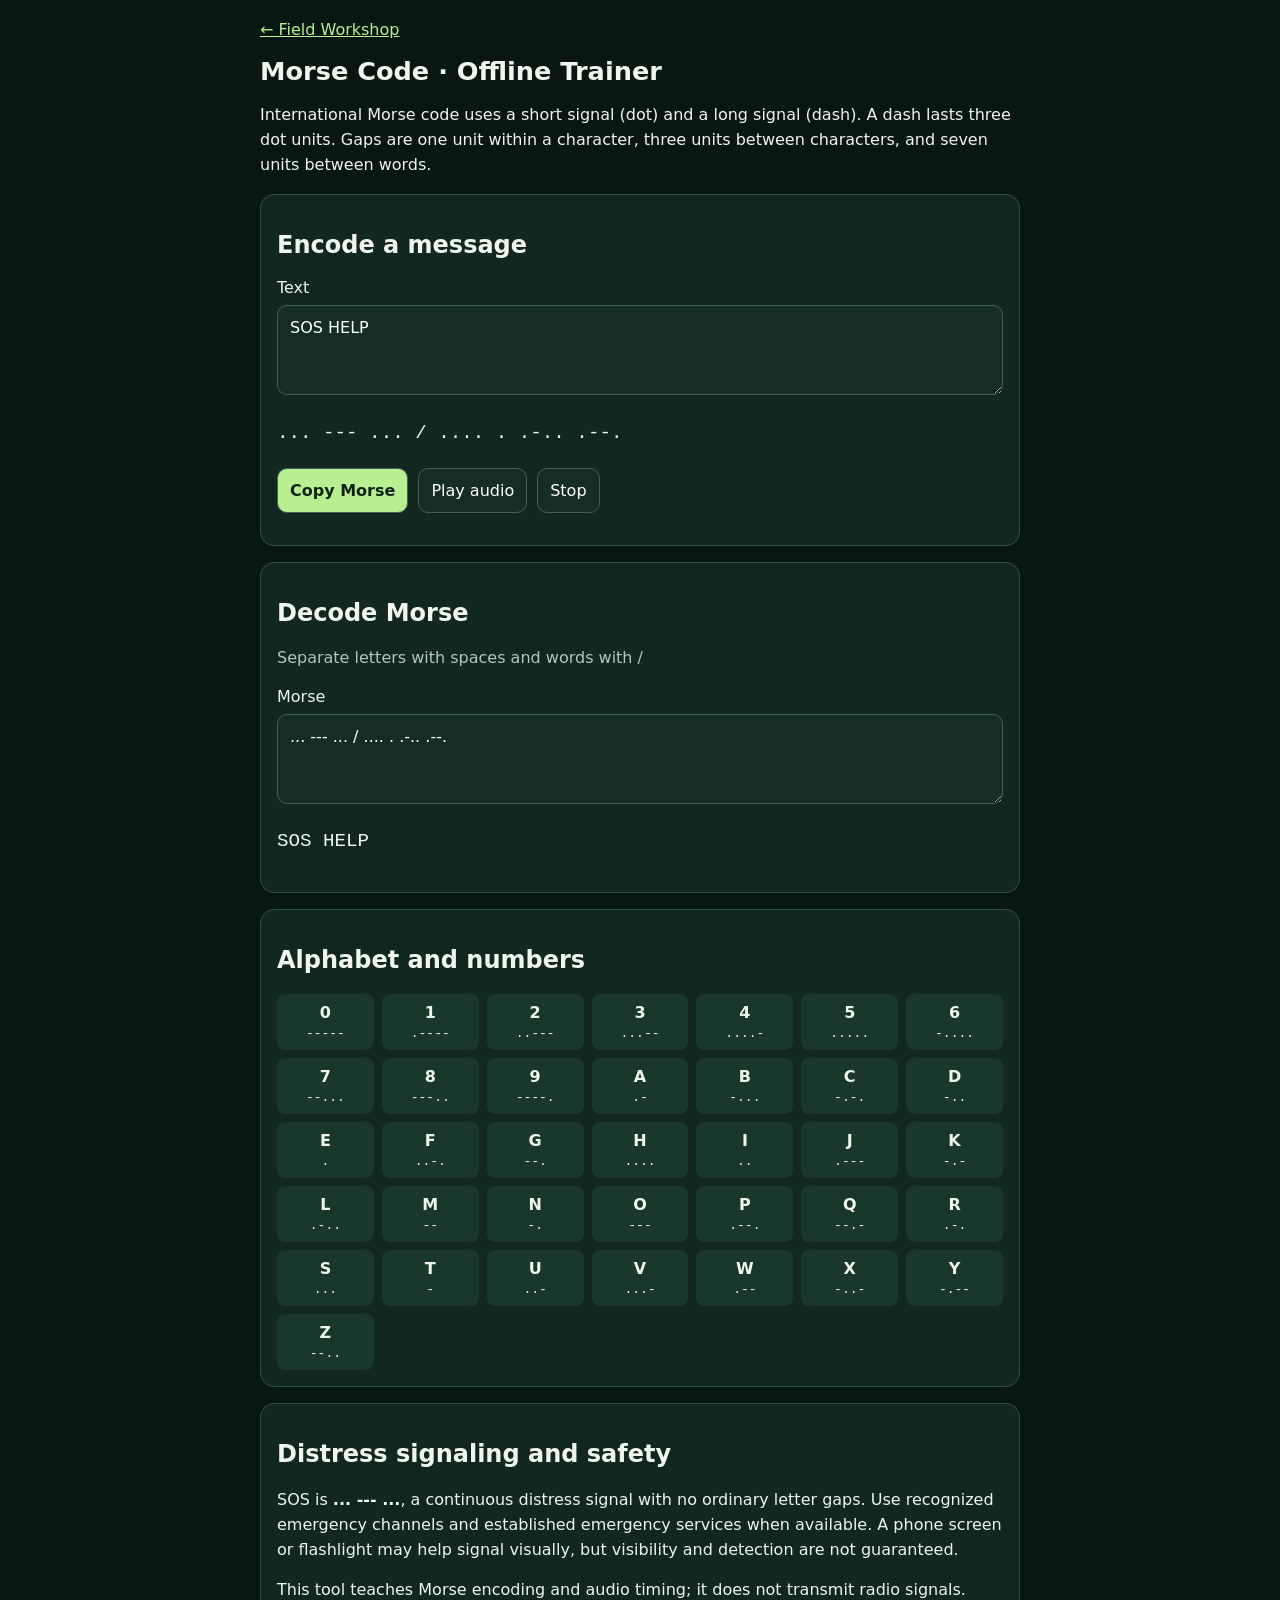
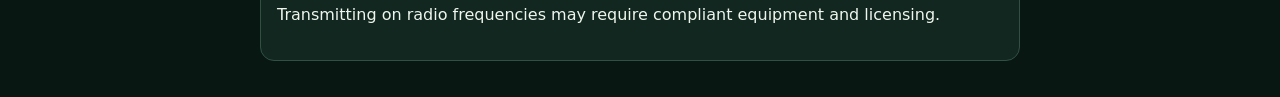
==== morse.html @ 004dbc96 "Add offline Morse code encoder, decoder and audio trainer" ====
<!doctype html>
<html lang="en"><head><meta charset="utf-8"><meta name="viewport" content="width=device-width,initial-scale=1"><meta name="theme-color" content="#102923"><title>D.I.S.M.I.S. Morse Trainer</title><style>
:root{color-scheme:dark;font-family:system-ui,sans-serif}*{box-sizing:border-box}body{margin:0;background:#091713;color:#eef6ed}main{max-width:800px;margin:auto;padding:20px}h1{font-size:1.6rem}p{line-height:1.55}textarea,button,input{font:inherit;background:#162d26;color:#fff;border:1px solid #426253;border-radius:10px;padding:12px}textarea{width:100%;min-height:90px}button{cursor:pointer}button:focus-visible,textarea:focus-visible,input:focus-visible{outline:3px solid #b8ef91}.card{background:#112720;border:1px solid #315044;border-radius:14px;padding:16px;margin:16px 0}.output{font-family:ui-monospace,monospace;white-space:pre-wrap;overflow-wrap:anywhere;font-size:1.2rem}.grid{display:grid;grid-template-columns:repeat(auto-fit,minmax(92px,1fr));gap:8px}.cell{background:#1a372c;border-radius:8px;padding:9px;text-align:center}.cell code{display:block;margin-top:4px}.row{display:flex;gap:10px;flex-wrap:wrap}.muted{color:#b3c7ba}.primary{background:#b8ef91;color:#102318;font-weight:700}label{display:block;margin-bottom:8px}a{color:#b8ef91}</style></head><body><main><a href="./">← Field Workshop</a><h1>Morse Code · Offline Trainer</h1><p>International Morse code uses a short signal (dot) and a long signal (dash). A dash lasts three dot units. Gaps are one unit within a character, three units between characters, and seven units between words.</p>
<section class="card"><h2>Encode a message</h2><label for="plain">Text</label><textarea id="plain">SOS HELP</textarea><p id="encoded" class="output" aria-live="polite"></p><div class="row"><button id="copy" class="primary">Copy Morse</button><button id="sound">Play audio</button><button id="stop">Stop</button></div><p id="status" class="muted" role="status"></p></section>
<section class="card"><h2>Decode Morse</h2><p class="muted">Separate letters with spaces and words with /</p><label for="coded">Morse</label><textarea id="coded">... --- ... / .... . .-.. .--.</textarea><p id="decoded" class="output" aria-live="polite"></p></section>
<section class="card"><h2>Alphabet and numbers</h2><div id="alphabet" class="grid"></div></section>
<section class="card"><h2>Distress signaling and safety</h2><p>SOS is <strong>... --- ...</strong>, a continuous distress signal with no ordinary letter gaps. Use recognized emergency channels and established emergency services when available. A phone screen or flashlight may help signal visually, but visibility and detection are not guaranteed.</p><p>This tool teaches Morse encoding and audio timing; it does not transmit radio signals. Transmitting on radio frequencies may require compliant equipment and licensing.</p></section>
</main><script>
const alphabet={A:'.-',B:'-...',C:'-.-.',D:'-..',E:'.',F:'..-.',G:'--.',H:'....',I:'..',J:'.---',K:'-.-',L:'.-..',M:'--',N:'-.',O:'---',P:'.--.',Q:'--.-',R:'.-.',S:'...',T:'-',U:'..-',V:'...-',W:'.--',X:'-..-',Y:'-.--',Z:'--..',0:'-----',1:'.----',2:'..---',3:'...--',4:'....-',5:'.....',6:'-....',7:'--...',8:'---..',9:'----.', '.':'.-.-.-',',':'--..--','?':'..--..','/':'-..-.','=':'-...-'};
const reverse=Object.fromEntries(Object.entries(alphabet).map(([a,b])=>[b,a]));const $=id=>document.getElementById(id);let ctx=null,playing=false;
function encode(s){return s.toUpperCase().trim().split(/\s+/).map(word=>Array.from(word).map(c=>alphabet[c]||'').filter(Boolean).join(' ')).join(' / ')}
function decode(s){return s.trim().split(/\s*\/\s*/).map(w=>w.trim().split(/\s+/).map(x=>reverse[x]||'?').join('')).join(' ')}
function refresh(){$('encoded').textContent=encode($('plain').value)||'—';$('decoded').textContent=decode($('coded').value)||'—'}
$('plain').addEventListener('input',refresh);$('coded').addEventListener('input',refresh);$('alphabet').innerHTML=Object.entries(alphabet).filter(([x])=>/^[A-Z0-9]$/.test(x)).map(([x,v])=>'<div class="cell"><strong>'+x+'</strong><code>'+v+'</code></div>').join('');refresh();
$('copy').onclick=async()=>{try{await navigator.clipboard.writeText(encode($('plain').value));$('status').textContent='Copied'}catch{$('status').textContent='Copy unavailable; select the output manually'}};
$('stop').onclick=()=>{playing=false;if(ctx){ctx.close().catch(()=>{});ctx=null}$('status').textContent='Stopped'};
$('sound').onclick=async()=>{if(playing)return;const AC=window.AudioContext||window.webkitAudioContext;if(!AC){$('status').textContent='Audio unsupported in this browser';return}ctx=new AC();await ctx.resume();playing=true;let t=ctx.currentTime+.08,unit=.11;const words=encode($('plain').value).split(' / ');for(let wi=0;wi<words.length;wi++){const letters=words[wi].split(' ');for(let li=0;li<letters.length;li++){for(let i=0;i<letters[li].length;i++){const dur=letters[li][i]==='-'?3*unit:unit;const osc=ctx.createOscillator(),gain=ctx.createGain();osc.frequency.value=650;gain.gain.value=.12;osc.connect(gain).connect(ctx.destination);osc.start(t);osc.stop(t+dur);t+=dur;if(i<letters[li].length-1)t+=unit}if(li<letters.length-1)t+=3*unit}if(wi<words.length-1)t+=7*unit}const active=ctx;const duration=Math.max(0,(t-ctx.currentTime)*1000);$('status').textContent='Playing Morse audio';setTimeout(()=>{if(ctx===active){playing=false;ctx.close().catch(()=>{});ctx=null;$('status').textContent='Playback finished'}},duration+100)};
</script></body></html>
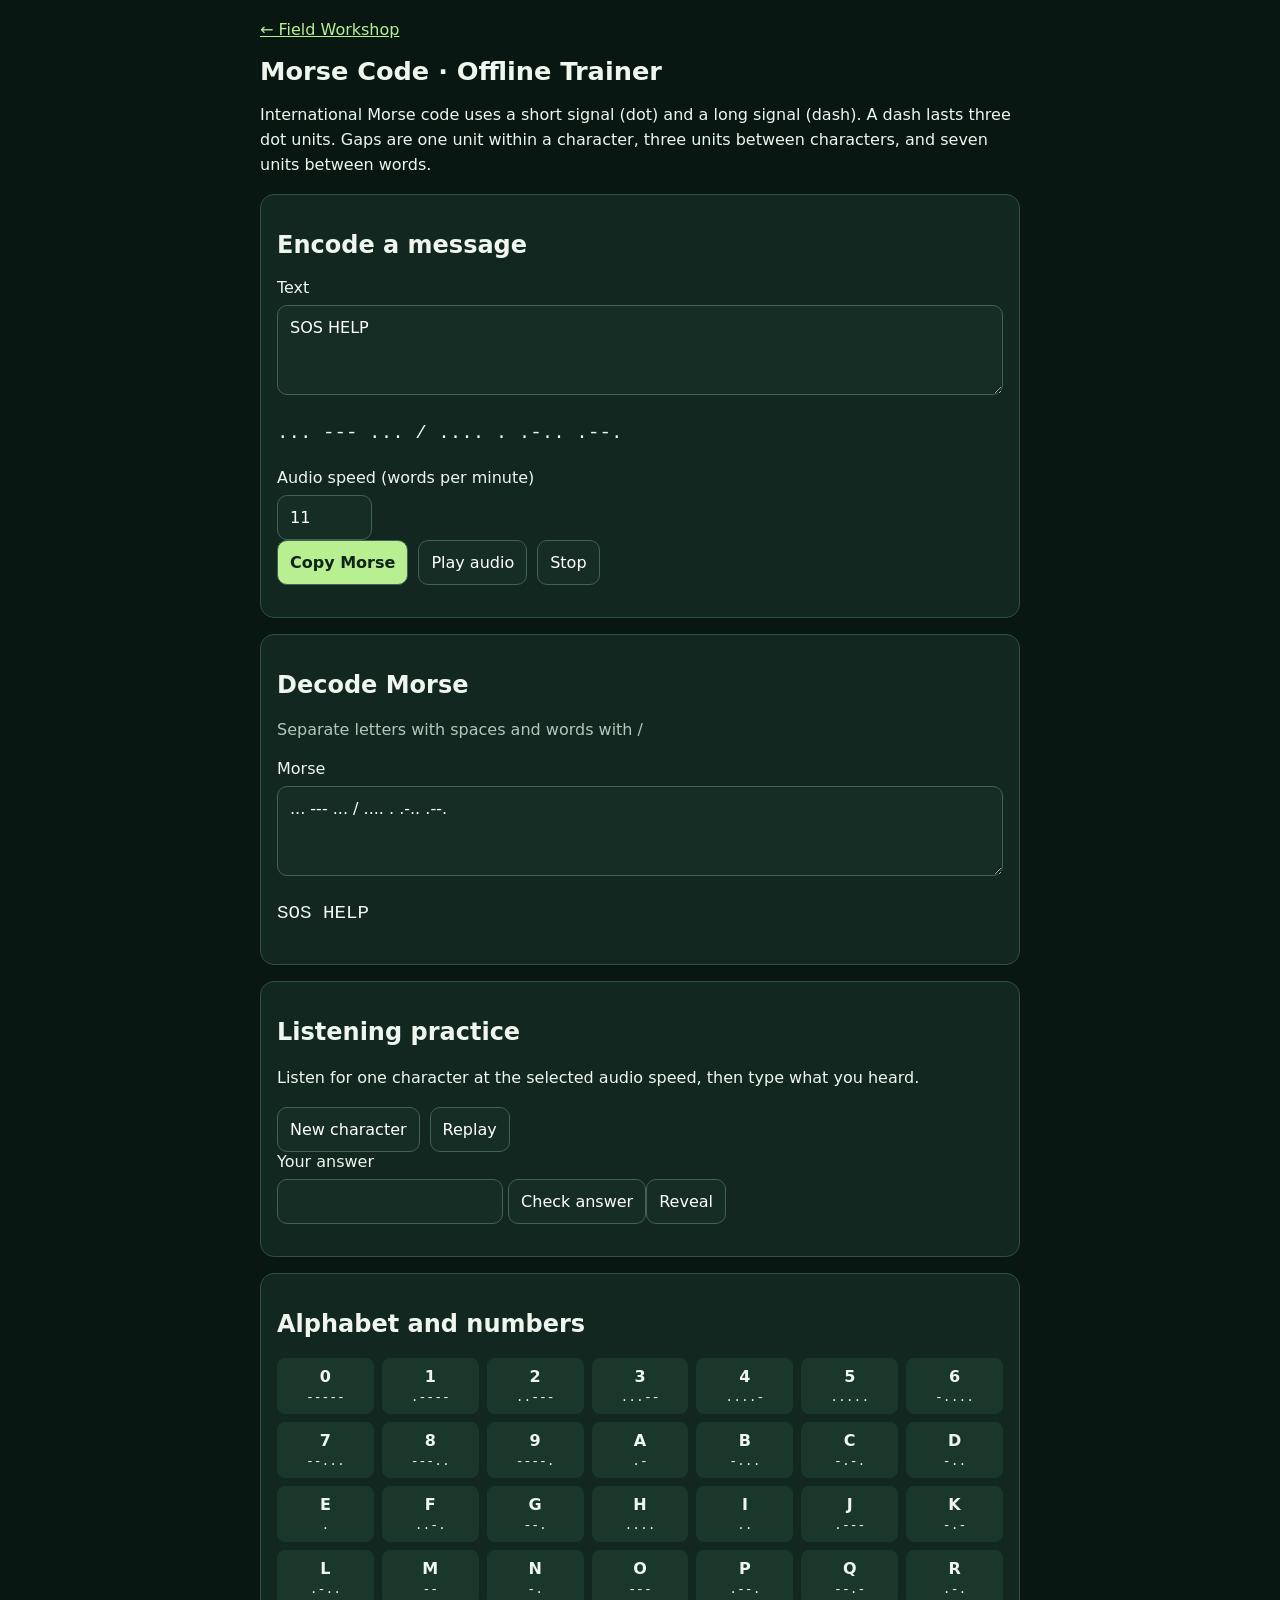
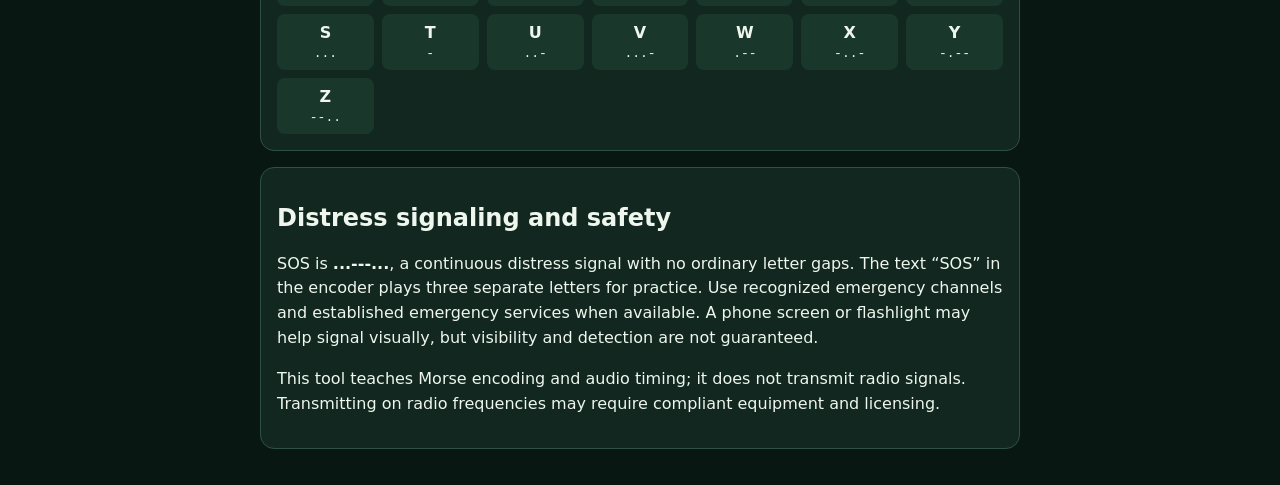
==== commit cd5e5a78: "Build D.I.S.M.I.S. V3 offline communications preview" ====
--- a/morse.html
+++ b/morse.html
@@ -1,18 +1,14 @@
 <!doctype html>
-<html lang="en"><head><meta charset="utf-8"><meta name="viewport" content="width=device-width,initial-scale=1"><meta name="theme-color" content="#102923"><title>D.I.S.M.I.S. Morse Trainer</title><style>
+<html lang="en"><head><meta charset="utf-8"><meta name="viewport" content="width=device-width,initial-scale=1"><meta name="theme-color" content="#102923"><link rel="manifest" href="./manifest.webmanifest"><title>D.I.S.M.I.S. Morse Trainer</title><style>
 :root{color-scheme:dark;font-family:system-ui,sans-serif}*{box-sizing:border-box}body{margin:0;background:#091713;color:#eef6ed}main{max-width:800px;margin:auto;padding:20px}h1{font-size:1.6rem}p{line-height:1.55}textarea,button,input{font:inherit;background:#162d26;color:#fff;border:1px solid #426253;border-radius:10px;padding:12px}textarea{width:100%;min-height:90px}button{cursor:pointer}button:focus-visible,textarea:focus-visible,input:focus-visible{outline:3px solid #b8ef91}.card{background:#112720;border:1px solid #315044;border-radius:14px;padding:16px;margin:16px 0}.output{font-family:ui-monospace,monospace;white-space:pre-wrap;overflow-wrap:anywhere;font-size:1.2rem}.grid{display:grid;grid-template-columns:repeat(auto-fit,minmax(92px,1fr));gap:8px}.cell{background:#1a372c;border-radius:8px;padding:9px;text-align:center}.cell code{display:block;margin-top:4px}.row{display:flex;gap:10px;flex-wrap:wrap}.muted{color:#b3c7ba}.primary{background:#b8ef91;color:#102318;font-weight:700}label{display:block;margin-bottom:8px}a{color:#b8ef91}</style></head><body><main><a href="./">← Field Workshop</a><h1>Morse Code · Offline Trainer</h1><p>International Morse code uses a short signal (dot) and a long signal (dash). A dash lasts three dot units. Gaps are one unit within a character, three units between characters, and seven units between words.</p>
-<section class="card"><h2>Encode a message</h2><label for="plain">Text</label><textarea id="plain">SOS HELP</textarea><p id="encoded" class="output" aria-live="polite"></p><div class="row"><button id="copy" class="primary">Copy Morse</button><button id="sound">Play audio</button><button id="stop">Stop</button></div><p id="status" class="muted" role="status"></p></section>
-<section class="card"><h2>Decode Morse</h2><p class="muted">Separate letters with spaces and words with /</p><label for="coded">Morse</label><textarea id="coded">... --- ... / .... . .-.. .--.</textarea><p id="decoded" class="output" aria-live="polite"></p></section>
+<section class="card"><h2>Encode a message</h2><label for="plain">Text</label><textarea id="plain" maxlength="120">SOS HELP</textarea><p id="encoded" class="output" aria-live="polite"></p><label for="speed">Audio speed (words per minute)</label><input id="speed" type="number" min="5" max="30" value="11"><div class="row"><button id="copy" class="primary">Copy Morse</button><button id="sound">Play audio</button><button id="stop">Stop</button></div><p id="status" class="muted" role="status"></p></section>
+<section class="card"><h2>Decode Morse</h2><p class="muted">Separate letters with spaces and words with /</p><label for="coded">Morse</label><textarea id="coded" maxlength="1000">... --- ... / .... . .-.. .--.</textarea><p id="decoded" class="output" aria-live="polite"></p></section>
+<section class="card"><h2>Listening practice</h2>
+<p>Listen for one character at the selected audio speed, then type what you heard.</p>
+<div class="row"><button id="new-drill">New character</button><button id="replay" disabled>Replay</button></div>
+<form id="drill-form"><label for="guess">Your answer</label><input id="guess" maxlength="1" autocomplete="off" autocapitalize="characters" required>
+<button id="check" disabled>Check answer</button><button id="reveal" type="button" disabled>Reveal</button></form>
+<p id="drill-status" role="status"></p></section>
 <section class="card"><h2>Alphabet and numbers</h2><div id="alphabet" class="grid"></div></section>
-<section class="card"><h2>Distress signaling and safety</h2><p>SOS is <strong>... --- ...</strong>, a continuous distress signal with no ordinary letter gaps. Use recognized emergency channels and established emergency services when available. A phone screen or flashlight may help signal visually, but visibility and detection are not guaranteed.</p><p>This tool teaches Morse encoding and audio timing; it does not transmit radio signals. Transmitting on radio frequencies may require compliant equipment and licensing.</p></section>
-</main><script>
-const alphabet={A:'.-',B:'-...',C:'-.-.',D:'-..',E:'.',F:'..-.',G:'--.',H:'....',I:'..',J:'.---',K:'-.-',L:'.-..',M:'--',N:'-.',O:'---',P:'.--.',Q:'--.-',R:'.-.',S:'...',T:'-',U:'..-',V:'...-',W:'.--',X:'-..-',Y:'-.--',Z:'--..',0:'-----',1:'.----',2:'..---',3:'...--',4:'....-',5:'.....',6:'-....',7:'--...',8:'---..',9:'----.', '.':'.-.-.-',',':'--..--','?':'..--..','/':'-..-.','=':'-...-'};
-const reverse=Object.fromEntries(Object.entries(alphabet).map(([a,b])=>[b,a]));const $=id=>document.getElementById(id);let ctx=null,playing=false;
-function encode(s){return s.toUpperCase().trim().split(/\s+/).map(word=>Array.from(word).map(c=>alphabet[c]||'').filter(Boolean).join(' ')).join(' / ')}
-function decode(s){return s.trim().split(/\s*\/\s*/).map(w=>w.trim().split(/\s+/).map(x=>reverse[x]||'?').join('')).join(' ')}
-function refresh(){$('encoded').textContent=encode($('plain').value)||'—';$('decoded').textContent=decode($('coded').value)||'—'}
-$('plain').addEventListener('input',refresh);$('coded').addEventListener('input',refresh);$('alphabet').innerHTML=Object.entries(alphabet).filter(([x])=>/^[A-Z0-9]$/.test(x)).map(([x,v])=>'<div class="cell"><strong>'+x+'</strong><code>'+v+'</code></div>').join('');refresh();
-$('copy').onclick=async()=>{try{await navigator.clipboard.writeText(encode($('plain').value));$('status').textContent='Copied'}catch{$('status').textContent='Copy unavailable; select the output manually'}};
-$('stop').onclick=()=>{playing=false;if(ctx){ctx.close().catch(()=>{});ctx=null}$('status').textContent='Stopped'};
-$('sound').onclick=async()=>{if(playing)return;const AC=window.AudioContext||window.webkitAudioContext;if(!AC){$('status').textContent='Audio unsupported in this browser';return}ctx=new AC();await ctx.resume();playing=true;let t=ctx.currentTime+.08,unit=.11;const words=encode($('plain').value).split(' / ');for(let wi=0;wi<words.length;wi++){const letters=words[wi].split(' ');for(let li=0;li<letters.length;li++){for(let i=0;i<letters[li].length;i++){const dur=letters[li][i]==='-'?3*unit:unit;const osc=ctx.createOscillator(),gain=ctx.createGain();osc.frequency.value=650;gain.gain.value=.12;osc.connect(gain).connect(ctx.destination);osc.start(t);osc.stop(t+dur);t+=dur;if(i<letters[li].length-1)t+=unit}if(li<letters.length-1)t+=3*unit}if(wi<words.length-1)t+=7*unit}const active=ctx;const duration=Math.max(0,(t-ctx.currentTime)*1000);$('status').textContent='Playing Morse audio';setTimeout(()=>{if(ctx===active){playing=false;ctx.close().catch(()=>{});ctx=null;$('status').textContent='Playback finished'}},duration+100)};
-</script></body></html>+<section class="card"><h2>Distress signaling and safety</h2><p>SOS is <strong>...---...</strong>, a continuous distress signal with no ordinary letter gaps. The text “SOS” in the encoder plays three separate letters for practice. Use recognized emergency channels and established emergency services when available. A phone screen or flashlight may help signal visually, but visibility and detection are not guaranteed.</p><p>This tool teaches Morse encoding and audio timing; it does not transmit radio signals. Transmitting on radio frequencies may require compliant equipment and licensing.</p></section>
+</main><script type="module" src="./morse.js"></script></body></html>
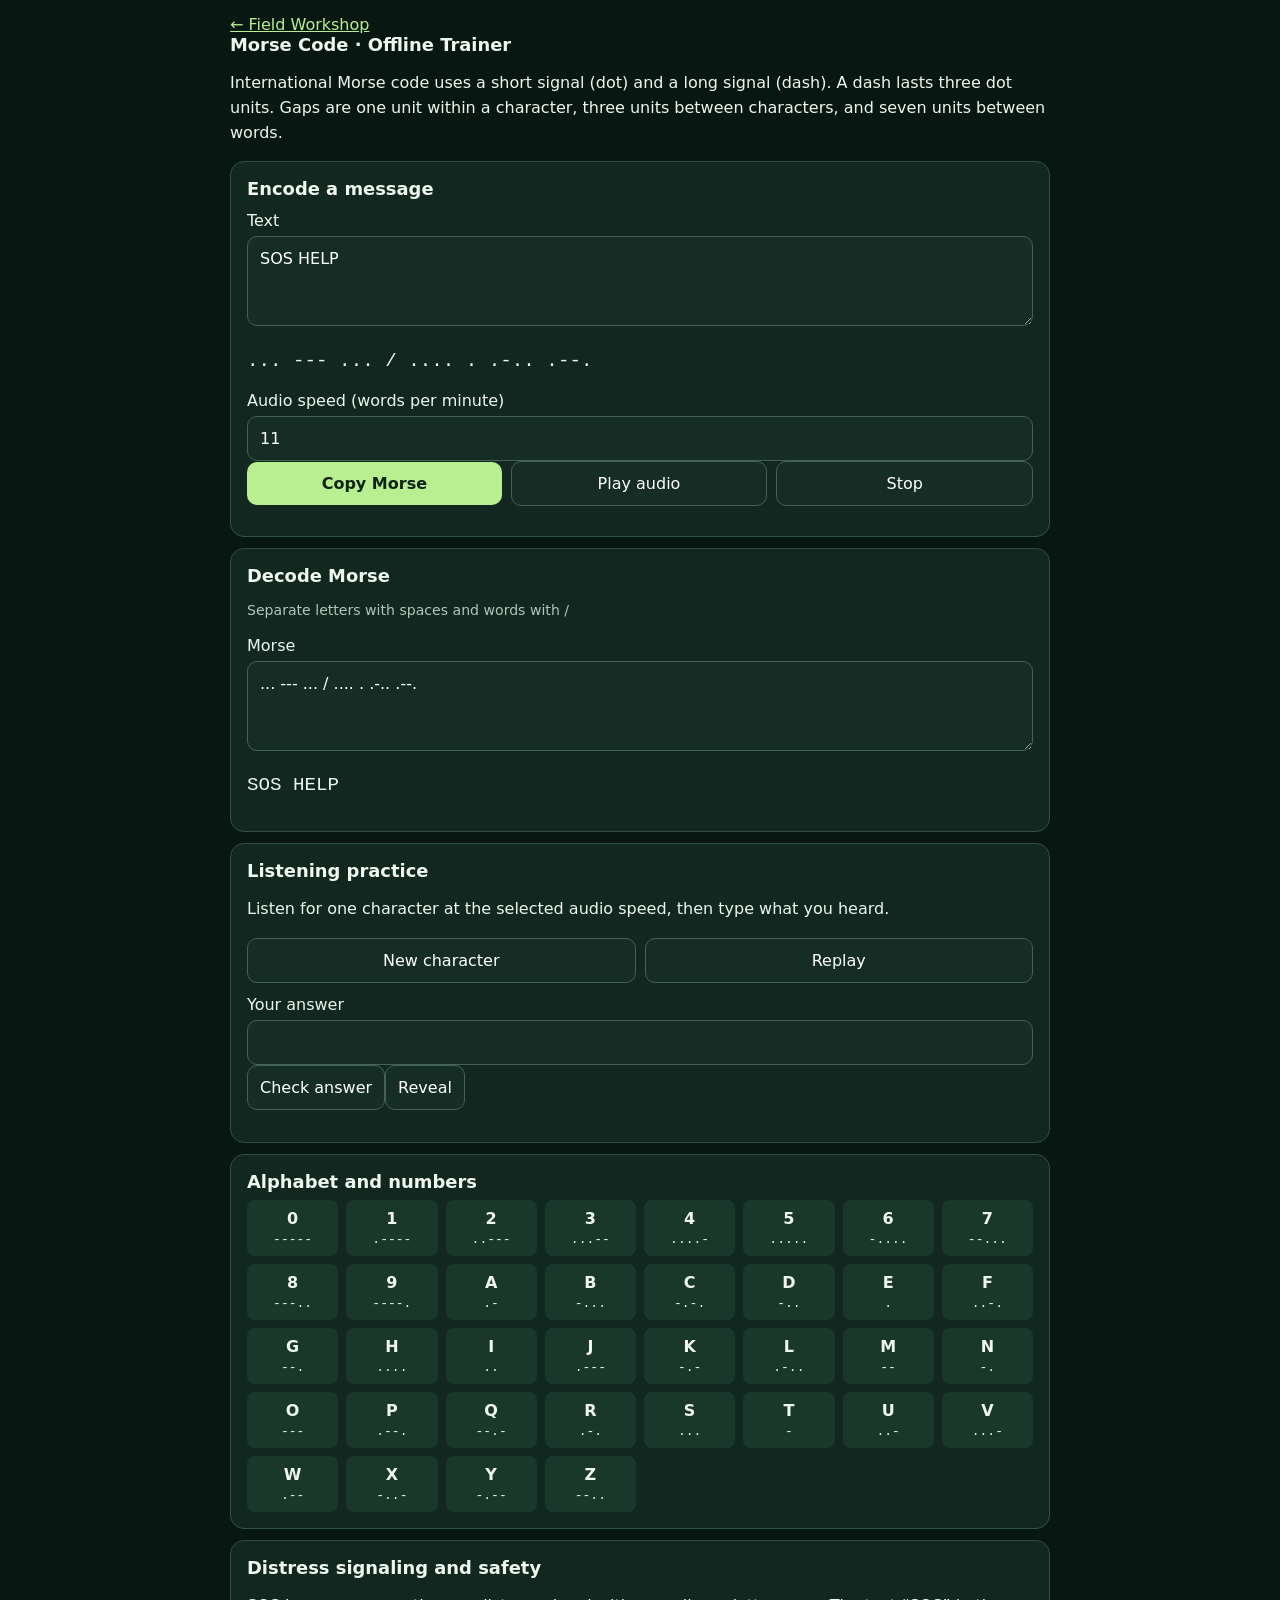
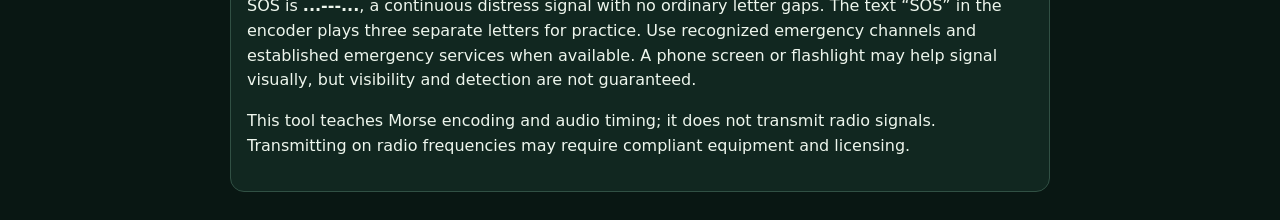
==== commit 59182694: "Open the Morse trainer inside the offline workshop" ====
--- a/morse.html
+++ b/morse.html
@@ -1,14 +1,15 @@
 <!doctype html>
-<html lang="en"><head><meta charset="utf-8"><meta name="viewport" content="width=device-width,initial-scale=1"><meta name="theme-color" content="#102923"><link rel="manifest" href="./manifest.webmanifest"><title>D.I.S.M.I.S. Morse Trainer</title><style>
-:root{color-scheme:dark;font-family:system-ui,sans-serif}*{box-sizing:border-box}body{margin:0;background:#091713;color:#eef6ed}main{max-width:800px;margin:auto;padding:20px}h1{font-size:1.6rem}p{line-height:1.55}textarea,button,input{font:inherit;background:#162d26;color:#fff;border:1px solid #426253;border-radius:10px;padding:12px}textarea{width:100%;min-height:90px}button{cursor:pointer}button:focus-visible,textarea:focus-visible,input:focus-visible{outline:3px solid #b8ef91}.card{background:#112720;border:1px solid #315044;border-radius:14px;padding:16px;margin:16px 0}.output{font-family:ui-monospace,monospace;white-space:pre-wrap;overflow-wrap:anywhere;font-size:1.2rem}.grid{display:grid;grid-template-columns:repeat(auto-fit,minmax(92px,1fr));gap:8px}.cell{background:#1a372c;border-radius:8px;padding:9px;text-align:center}.cell code{display:block;margin-top:4px}.row{display:flex;gap:10px;flex-wrap:wrap}.muted{color:#b3c7ba}.primary{background:#b8ef91;color:#102318;font-weight:700}label{display:block;margin-bottom:8px}a{color:#b8ef91}</style></head><body><main><a href="./">← Field Workshop</a><h1>Morse Code · Offline Trainer</h1><p>International Morse code uses a short signal (dot) and a long signal (dash). A dash lasts three dot units. Gaps are one unit within a character, three units between characters, and seven units between words.</p>
-<section class="card"><h2>Encode a message</h2><label for="plain">Text</label><textarea id="plain" maxlength="120">SOS HELP</textarea><p id="encoded" class="output" aria-live="polite"></p><label for="speed">Audio speed (words per minute)</label><input id="speed" type="number" min="5" max="30" value="11"><div class="row"><button id="copy" class="primary">Copy Morse</button><button id="sound">Play audio</button><button id="stop">Stop</button></div><p id="status" class="muted" role="status"></p></section>
-<section class="card"><h2>Decode Morse</h2><p class="muted">Separate letters with spaces and words with /</p><label for="coded">Morse</label><textarea id="coded" maxlength="1000">... --- ... / .... . .-.. .--.</textarea><p id="decoded" class="output" aria-live="polite"></p></section>
-<section class="card"><h2>Listening practice</h2>
-<p>Listen for one character at the selected audio speed, then type what you heard.</p>
-<div class="row"><button id="new-drill">New character</button><button id="replay" disabled>Replay</button></div>
-<form id="drill-form"><label for="guess">Your answer</label><input id="guess" maxlength="1" autocomplete="off" autocapitalize="characters" required>
-<button id="check" disabled>Check answer</button><button id="reveal" type="button" disabled>Reveal</button></form>
-<p id="drill-status" role="status"></p></section>
-<section class="card"><h2>Alphabet and numbers</h2><div id="alphabet" class="grid"></div></section>
-<section class="card"><h2>Distress signaling and safety</h2><p>SOS is <strong>...---...</strong>, a continuous distress signal with no ordinary letter gaps. The text “SOS” in the encoder plays three separate letters for practice. Use recognized emergency channels and established emergency services when available. A phone screen or flashlight may help signal visually, but visibility and detection are not guaranteed.</p><p>This tool teaches Morse encoding and audio timing; it does not transmit radio signals. Transmitting on radio frequencies may require compliant equipment and licensing.</p></section>
-</main><script type="module" src="./morse.js"></script></body></html>
+<html lang="en">
+<head>
+  <meta charset="utf-8">
+  <meta name="viewport" content="width=device-width,initial-scale=1">
+  <meta name="theme-color" content="#102923">
+  <link rel="manifest" href="./manifest.webmanifest">
+  <link rel="stylesheet" href="./styles.css">
+  <title>D.I.S.M.I.S. Morse Trainer</title>
+</head>
+<body>
+  <main class="wrap"><a href="./">← Field Workshop</a><div id="morse-standalone"></div></main>
+  <script type="module" src="./morse.js"></script>
+</body>
+</html>
--- a/styles.css
+++ b/styles.css
@@ -0,0 +1,283 @@
+:root {
+  color-scheme: dark;
+  font-family: system-ui,-apple-system,sans-serif;
+}
+
+* {
+  box-sizing: border-box;
+}
+
+body {
+  margin: 0;
+  background: #091713;
+  color: #eef6ed;
+}
+
+header {
+  padding: 22px 18px;
+  background: #102923;
+  border-bottom: 1px solid #315247;
+}
+
+h1 {
+  font-size: 1.3rem;
+  margin: 0;
+}
+
+.wrap {
+  max-width: 850px;
+  margin: auto;
+  padding: 15px;
+}
+
+input,textarea,select,button {
+  font: inherit;
+  border-radius: 10px;
+  border: 1px solid #426253;
+  padding: 12px;
+  background: #162d26;
+  color: #fff;
+}
+
+input,textarea {
+  width: 100%;
+}
+
+button {
+  cursor: pointer;
+}
+
+button.primary {
+  background: #b8ef91;
+  color: #102318;
+  border: 0;
+  font-weight: 700;
+}
+
+.tabs {
+  display: flex;
+  gap: 8px;
+  flex-wrap: wrap;
+  margin: 14px 0;
+}
+
+.tabs button {
+  white-space: nowrap;
+}
+
+.tabs .on {
+  background: #b8ef91;
+  color: #102318;
+}
+
+.card {
+  background: #112720;
+  border: 1px solid #315044;
+  border-radius: 14px;
+  padding: 16px;
+  margin: 11px 0;
+}
+
+h2 {
+  font-size: 1.12rem;
+  margin: 0 0 8px;
+}
+
+h3 {
+  font-size: 1rem;
+  margin: 20px 0 7px;
+}
+
+.muted {
+  color: #b3c7ba;
+  font-size: .88rem;
+}
+
+.pill {
+  font-size: .75rem;
+  border-radius: 30px;
+  background: #254638;
+  padding: 5px 9px;
+  display: inline-block;
+  margin-bottom: 8px;
+}
+
+.row {
+  display: flex;
+  gap: 9px;
+  align-items: center;
+  flex-wrap: wrap;
+}
+
+.row>* {
+  flex: 1;
+}
+
+.step {
+  padding: 12px 0;
+  border-bottom: 1px solid #294639;
+}
+
+.step:last-child {
+  border: 0;
+}
+
+.warn {
+  border-left: 3px solid #f5c16c;
+  padding: 10px 13px;
+  background: #30291b;
+  border-radius: 6px;
+}
+
+label {
+  display: block;
+  margin: 12px 0 6px;
+}
+
+.back {
+  margin: 4px 0 14px;
+}
+
+.check {
+  display: flex;
+  gap: 9px;
+  align-items: start;
+  padding: 7px 0;
+}
+
+.check input {
+  width: auto;
+  margin-top: 5px;
+}
+
+.check span {
+  flex: 1;
+}
+
+:focus-visible {
+  outline: 3px solid #b8ef91;
+  outline-offset: 3px;
+}
+
+a {
+  color: #b8ef91;
+}
+
+p,li {
+  line-height: 1.55;
+}
+
+code {
+  overflow-wrap: anywhere;
+}
+
+textarea {
+  resize: vertical;
+}
+
+.tabs a {
+  display: inline-flex;
+  align-items: center;
+  padding: 12px;
+}
+
+.part-grid {
+  display: grid;
+  grid-template-columns: repeat(auto-fit, minmax(min(100%, 235px), 1fr));
+  gap: 12px;
+}
+
+.part {
+  background: #0b2019;
+  border: 1px solid #315044;
+  border-radius: 10px;
+  padding: 12px;
+}
+
+.part-photo {
+  margin: 8px 0 12px;
+}
+
+.part-photo img {
+  display: block;
+  width: 100%;
+  height: 190px;
+  object-fit: contain;
+  border-radius: 6px;
+  background: #08130f;
+}
+
+.part-photo figcaption {
+  margin-top: 8px;
+  font-size: 0.85rem;
+  color: #b6cabe;
+  overflow-wrap: anywhere;
+}
+
+.part-photo summary {
+  cursor: pointer;
+  margin: 6px 0;
+}
+
+.part h4 {
+  margin: 6px 0;
+}
+
+.wire {
+  padding: 8px;
+  overflow-wrap: anywhere;
+}
+
+.chat-match + .chat-match {
+  border-top: 1px solid #315044;
+  margin-top: 12px;
+}
+
+.chat-match button {
+  margin: 4px 4px 4px 0;
+}
+
+.chat-photo {
+  margin: 8px 0;
+}
+
+.chat-photo img {
+  display: block;
+  max-width: min(100%, 230px);
+  max-height: 145px;
+  object-fit: contain;
+}
+
+.chat-photo figcaption {
+  font-size: 0.85rem;
+  overflow-wrap: anywhere;
+  margin-top: 5px;
+}
+
+.morse textarea {
+  min-height: 90px;
+}
+
+.morse .output {
+  font: 1.2rem ui-monospace, monospace;
+  white-space: pre-wrap;
+  overflow-wrap: anywhere;
+}
+
+.morse .grid {
+  display: grid;
+  grid-template-columns: repeat(auto-fit, minmax(90px, 1fr));
+  gap: 8px;
+}
+
+.morse .cell {
+  background: #1a372c;
+  border-radius: 8px;
+  padding: 9px;
+  text-align: center;
+}
+
+.morse .cell code {
+  display: block;
+  margin-top: 4px;
+}
